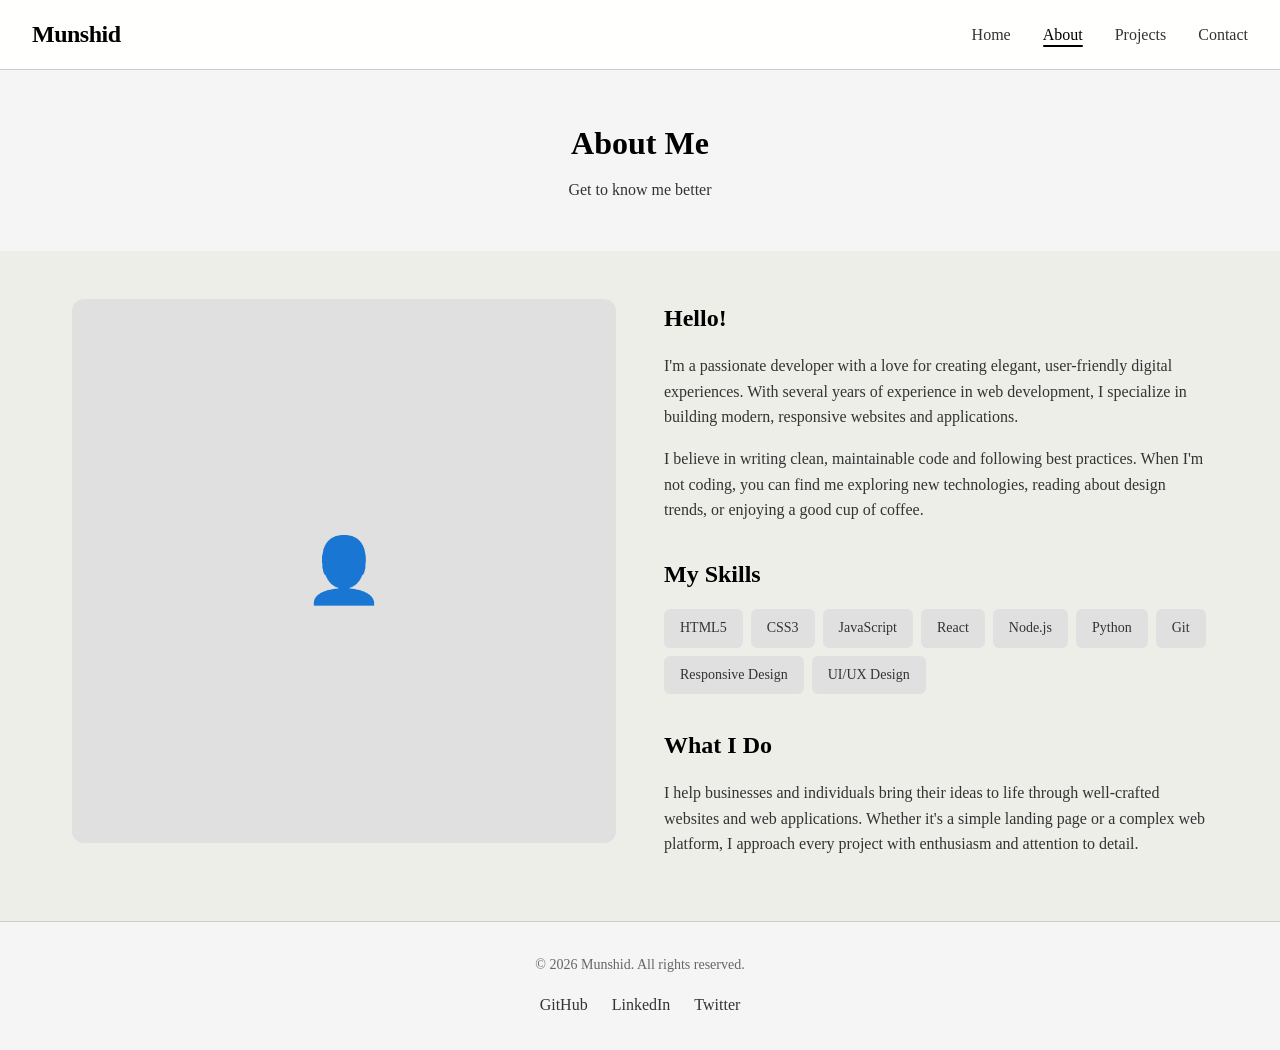
==== about.html @ 886f9b59 "Add files via upload" ====
<!DOCTYPE html>
<html lang="en">
<head>
  <meta charset="UTF-8">
  <meta name="viewport" content="width=device-width, initial-scale=1.0">
  <title>About | Personal Website</title>
  <link rel="stylesheet" href="css/style.css">
</head>
<body>
  <!-- Navigation -->
  <nav class="nav">
    <a href="index.html" class="nav-logo">Munshid</a>
    <div class="nav-toggle" onclick="this.classList.toggle('active'); document.querySelector('.nav-links').classList.toggle('active')">
      <span></span>
      <span></span>
      <span></span>
    </div>
    <ul class="nav-links">
      <li><a href="index.html">Home</a></li>
      <li><a href="about.html" class="active">About</a></li>
      <li><a href="projects.html">Projects</a></li>
      <li><a href="contact.html">Contact</a></li>
    </ul>
  </nav>

  <!-- Main Content -->
  <main class="main">
    <!-- Page Header -->
    <header class="page-header">
      <div class="container">
        <h1 class="page-title">About Me</h1>
        <p class="page-description">Get to know me better</p>
      </div>
    </header>

    <!-- About Section -->
    <section class="section">
      <div class="container">
        <div class="about-content">
          <div class="about-image">
            <span>👤</span>
          </div>
          <div class="about-text">
            <h3>Hello!</h3>
            <p>
              I'm a passionate developer with a love for creating elegant, user-friendly
              digital experiences. With several years of experience in web development,
              I specialize in building modern, responsive websites and applications.
            </p>
            <p>
              I believe in writing clean, maintainable code and following best practices.
              When I'm not coding, you can find me exploring new technologies, reading
              about design trends, or enjoying a good cup of coffee.
            </p>

            <h3>My Skills</h3>
            <ul class="skills-list">
              <li class="skill-tag">HTML5</li>
              <li class="skill-tag">CSS3</li>
              <li class="skill-tag">JavaScript</li>
              <li class="skill-tag">React</li>
              <li class="skill-tag">Node.js</li>
              <li class="skill-tag">Python</li>
              <li class="skill-tag">Git</li>
              <li class="skill-tag">Responsive Design</li>
              <li class="skill-tag">UI/UX Design</li>
            </ul>

            <h3>What I Do</h3>
            <p>
              I help businesses and individuals bring their ideas to life through
              well-crafted websites and web applications. Whether it's a simple
              landing page or a complex web platform, I approach every project with
              enthusiasm and attention to detail.
            </p>
          </div>
        </div>
      </div>
    </section>
  </main>

  <!-- Footer -->
  <footer class="footer">
    <p class="footer-text">&copy; 2026 Munshid. All rights reserved.</p>
    <div class="footer-links">
      <a href="https://github.com" target="_blank">GitHub</a>
      <a href="https://linkedin.com" target="_blank">LinkedIn</a>
      <a href="https://twitter.com" target="_blank">Twitter</a>
    </div>
  </footer>
</body>
</html>
---- css/style.css ----
/* ============================================
   Personal Website - Shared Styles
   Light Theme, Clean & Modern
   ============================================ */

/* CSS Reset & Base */
*, *::before, *::after {
  margin: 0;
  padding: 0;
  box-sizing: border-box;
}

:root {
  /* Color Palette - Black & White Theme */
  --bg-primary: #ffffff;
  --bg-secondary: #f5f5f5;
  --bg-tertiary: #e0e0e0;
  --text-primary: #000000;
  --text-secondary: #333333;
  --text-muted: #666666;
  --accent: #000000;
  --accent-secondary: #000000;
  --accent-hover: #333333;
  --border: #cccccc;

  /* Spacing */
  --spacing-xs: 0.25rem;
  --spacing-sm: 0.5rem;
  --spacing-md: 1rem;
  --spacing-lg: 1.5rem;
  --spacing-xl: 2rem;
  --spacing-2xl: 3rem;

  /* Typography */
  --font-family: 'Garamond', 'Times New Roman', Georgia, serif;
  --font-size-sm: 0.875rem;
  --font-size-base: 1rem;
  --font-size-lg: 1.125rem;
  --font-size-xl: 1.5rem;
  --font-size-2xl: 2rem;
  --font-size-3xl: 2.5rem;

  /* Layout */
  --max-width: 1200px;
  --nav-height: 70px;

  /* Transitions */
  --transition-fast: 150ms ease;
  --transition-normal: 300ms ease;
}

html {
  scroll-behavior: smooth;
}

body {
  font-family: var(--font-family);
  font-size: var(--font-size-base);
  line-height: 1.6;
  color: var(--text-primary);
  background-color: #eeeee9;
  min-height: 100vh;
  display: flex;
  flex-direction: column;
}

/* ============================================
   Navigation
   ============================================ */
.nav {
  position: fixed;
  top: 0;
  left: 0;
  right: 0;
  height: var(--nav-height);
  background: rgba(255, 255, 255, 0.95);
  backdrop-filter: blur(10px);
  border-bottom: 1px solid var(--border);
  z-index: 1000;
  display: flex;
  align-items: center;
  justify-content: space-between;
  padding: 0 var(--spacing-xl);
}

.nav-logo {
  font-size: var(--font-size-xl);
  font-weight: 700;
  color: var(--text-primary);
  text-decoration: none;
  letter-spacing: -0.5px;
}

.nav-links {
  display: flex;
  gap: var(--spacing-xl);
  list-style: none;
}

.nav-links a {
  color: var(--text-secondary);
  text-decoration: none;
  font-weight: 500;
  transition: color var(--transition-fast);
  position: relative;
}

.nav-links a:hover,
.nav-links a.active {
  color: var(--accent);
}

.nav-links a.active::after {
  content: '';
  position: absolute;
  bottom: -4px;
  left: 0;
  right: 0;
  height: 2px;
  background: var(--accent);
  border-radius: 2px;
}

.nav-links .btn {
  background: white;
  color: black;
  border: 2px solid black;
}

.nav-links .btn:hover {
  background: black;
  color: white;
}

.nav-toggle {
  display: none;
  flex-direction: column;
  gap: 5px;
  cursor: pointer;
  padding: var(--spacing-sm);
}

.nav-toggle span {
  width: 25px;
  height: 3px;
  background: var(--text-primary);
  border-radius: 2px;
  transition: var(--transition-fast);
}

/* Mobile Navigation */
@media (max-width: 768px) {
  .nav-toggle {
    display: flex;
  }

  .nav-links {
    position: absolute;
    top: var(--nav-height);
    left: 0;
    right: 0;
    background: var(--bg-primary);
    flex-direction: column;
    padding: var(--spacing-lg);
    gap: var(--spacing-lg);
    border-bottom: 1px solid var(--border);
    display: none;
  }

  .nav-links.active {
    display: flex;
  }
}

/* ============================================
   Layout
   ============================================ */
.main {
  flex: 1;
  margin-top: var(--nav-height);
}

.container {
  max-width: var(--max-width);
  margin: 0 auto;
  padding: 0 var(--spacing-xl);
}

.section {
  padding: var(--spacing-2xl) 0;
}

.section-title {
  font-size: var(--font-size-2xl);
  font-weight: 700;
  margin-bottom: var(--spacing-xl);
  color: var(--text-primary);
}

/* ============================================
   Hero Section (Homepage)
   ============================================ */
.hero {
  min-height: calc(100vh - var(--nav-height));
  display: flex;
  align-items: center;
  justify-content: center;
  text-align: center;
  background: transparent;
  padding: 0;
}

.hero-content {
  max-width: 800px;
}

.hero-subtitle {
  font-size: 1.5rem;
  color: #000000;
  font-weight: 600;
  margin-bottom: var(--spacing-md);
  text-transform: uppercase;
  letter-spacing: 2px;
}

.hero-title {
  font-size: clamp(3rem, 8vw, 5rem);
  font-weight: 800;
  line-height: 1.1;
  margin-bottom: var(--spacing-lg);
  color: #000000;
  background: linear-gradient(90deg, #000000 0%, #333333 50%, #000000 100%);
  background-size: 200% auto;
  -webkit-background-clip: text;
  background-clip: text;
  -webkit-text-fill-color: transparent;
  animation: shine 3s linear infinite;
}

@keyframes shine {
  to {
    background-position: 200% center;
  }
}

.hero-description {
  font-size: 1.5rem;
  color: #333333;
  margin-bottom: var(--spacing-xl);
  max-width: 600px;
  margin-left: auto;
  margin-right: auto;
}

.hero-buttons {
  display: flex;
  gap: var(--spacing-md);
  justify-content: center;
  flex-wrap: wrap;
}

/* ============================================
   Buttons
   ============================================ */
.btn {
  display: inline-flex;
  align-items: center;
  justify-content: center;
  gap: var(--spacing-sm);
  padding: var(--spacing-md) var(--spacing-xl);
  font-size: var(--font-size-base);
  font-weight: 600;
  text-decoration: none;
  border-radius: 8px;
  transition: all var(--transition-fast);
  cursor: pointer;
  border: none;
}

.btn-primary {
  background: var(--accent);
  color: white;
}

.btn-primary:hover {
  background: var(--accent-hover);
  transform: translateY(-2px);
  box-shadow: 0 4px 12px rgba(0, 0, 0, 0.2);
}

.btn-secondary {
  background: transparent;
  color: var(--text-primary);
  border: 2px solid var(--border);
}

.btn-secondary:hover {
  border-color: var(--accent);
  color: var(--accent);
  background: var(--accent);
  color: white;
}

/* ============================================
   Cards
   ============================================ */
.card {
  background: var(--bg-primary);
  border: 1px solid var(--border);
  border-radius: 12px;
  padding: var(--spacing-xl);
  transition: all var(--transition-normal);
}

.card:hover {
  transform: translateY(-4px);
  box-shadow: 0 8px 24px rgba(0, 0, 0, 0.08);
}

.card-title {
  font-size: var(--font-size-xl);
  font-weight: 600;
  margin-bottom: var(--spacing-sm);
  color: var(--text-primary);
}

.card-description {
  color: var(--text-secondary);
  margin-bottom: var(--spacing-md);
}

.card-link {
  color: var(--accent);
  text-decoration: none;
  font-weight: 500;
}

.card-link:hover {
  text-decoration: underline;
}

/* ============================================
   Grid Layouts
   ============================================ */
.grid {
  display: grid;
  gap: var(--spacing-xl);
}

.grid-2 {
  grid-template-columns: repeat(auto-fit, minmax(300px, 1fr));
}

.grid-3 {
  grid-template-columns: repeat(auto-fit, minmax(280px, 1fr));
}

/* ============================================
   Footer
   ============================================ */
.footer {
  background: var(--bg-secondary);
  padding: var(--spacing-xl) 0;
  text-align: center;
  border-top: 1px solid var(--border);
}

.footer-text {
  color: var(--text-muted);
  font-size: var(--font-size-sm);
}

.footer-links {
  display: flex;
  gap: var(--spacing-lg);
  justify-content: center;
  margin-top: var(--spacing-md);
}

.footer-links a {
  color: var(--text-secondary);
  text-decoration: none;
  transition: color var(--transition-fast);
}

.footer-links a:hover {
  color: var(--accent);
}

/* ============================================
   Page Header
   ============================================ */
.page-header {
  background: var(--bg-secondary);
  padding: var(--spacing-2xl) 0;
  text-align: center;
}

.page-title {
  font-size: var(--font-size-2xl);
  font-weight: 700;
  margin-bottom: var(--spacing-sm);
}

.page-description {
  color: var(--text-secondary);
  max-width: 600px;
  margin: 0 auto;
}

/* ============================================
   About Page
   ============================================ */
.about-content {
  display: grid;
  grid-template-columns: 1fr 1fr;
  gap: var(--spacing-2xl);
  align-items: start;
}

.about-image {
  width: 100%;
  aspect-ratio: 1;
  background: var(--bg-tertiary);
  border-radius: 12px;
  display: flex;
  align-items: center;
  justify-content: center;
  font-size: 4rem;
  color: var(--text-muted);
}

.about-text h3 {
  font-size: var(--font-size-xl);
  margin-bottom: var(--spacing-md);
  margin-top: var(--spacing-xl);
}

.about-text h3:first-child {
  margin-top: 0;
}

.about-text p {
  color: var(--text-secondary);
  margin-bottom: var(--spacing-md);
}

.skills-list {
  display: flex;
  flex-wrap: wrap;
  gap: var(--spacing-sm);
  list-style: none;
}

.skill-tag {
  background: var(--bg-tertiary);
  padding: var(--spacing-sm) var(--spacing-md);
  border-radius: 6px;
  font-size: var(--font-size-sm);
  font-weight: 500;
  color: var(--text-secondary);
}

@media (max-width: 768px) {
  .about-content {
    grid-template-columns: 1fr;
  }

  .about-image {
    max-width: 300px;
    margin: 0 auto;
  }
}

/* ============================================
   Projects Page
   ============================================ */
.project-card {
  display: flex;
  flex-direction: column;
}

.project-image {
  width: calc(100% + var(--spacing-xl) * 2);
  margin: calc(var(--spacing-xl) * -1);
  margin-bottom: var(--spacing-lg);
  height: 200px;
  background: var(--bg-tertiary);
  border-radius: 12px 12px 0 0;
  display: flex;
  align-items: center;
  justify-content: center;
  font-size: 3rem;
  color: var(--text-muted);
  margin-left: calc(var(--spacing-xl) * -1);
}

.project-tags {
  display: flex;
  flex-wrap: wrap;
  gap: var(--spacing-sm);
  margin-top: auto;
  padding-top: var(--spacing-md);
}

.project-tag {
  background: var(--bg-secondary);
  padding: var(--spacing-xs) var(--spacing-sm);
  border-radius: 4px;
  font-size: var(--font-size-sm);
  color: var(--text-muted);
}

/* ============================================
   Contact Page
   ============================================ */
.contact-content {
  display: grid;
  grid-template-columns: 1fr 1fr;
  gap: var(--spacing-2xl);
}

.contact-info {
  display: flex;
  flex-direction: column;
  gap: var(--spacing-lg);
}

.contact-item {
  display: flex;
  align-items: center;
  gap: var(--spacing-md);
}

.contact-icon {
  width: 48px;
  height: 48px;
  background: var(--bg-tertiary);
  border-radius: 12px;
  display: flex;
  align-items: center;
  justify-content: center;
  font-size: 1.25rem;
}

.contact-label {
  font-weight: 600;
  color: var(--text-primary);
}

.contact-value {
  color: var(--text-secondary);
  text-decoration: none;
}

.contact-value:hover {
  color: var(--accent);
}

.contact-form {
  display: flex;
  flex-direction: column;
  gap: var(--spacing-md);
}

.form-group {
  display: flex;
  flex-direction: column;
  gap: var(--spacing-sm);
}

.form-group label {
  font-weight: 500;
  color: var(--text-primary);
}

.form-group input,
.form-group textarea {
  padding: var(--spacing-md);
  border: 1px solid var(--border);
  border-radius: 8px;
  font-size: var(--font-size-base);
  font-family: inherit;
  background: var(--bg-primary);
  color: var(--text-primary);
  transition: border-color var(--transition-fast);
}

.form-group input:focus,
.form-group textarea:focus {
  outline: none;
  border-color: var(--accent);
}

.form-group textarea {
  min-height: 150px;
  resize: vertical;
}

@media (max-width: 768px) {
  .contact-content {
    grid-template-columns: 1fr;
  }
}

/* Typing Animation */
.typing-container {
  min-height: 2.5rem;
  margin-bottom: var(--spacing-lg);
}

.typing-text {
  font-size: 1.75rem;
  font-weight: 600;
  color: #333333;
  border-right: 3px solid #000000;
  padding-right: 5px;
  animation: blink 0.7s step-end infinite;
}

@keyframes blink {
  50% {
    border-color: transparent;
  }
}
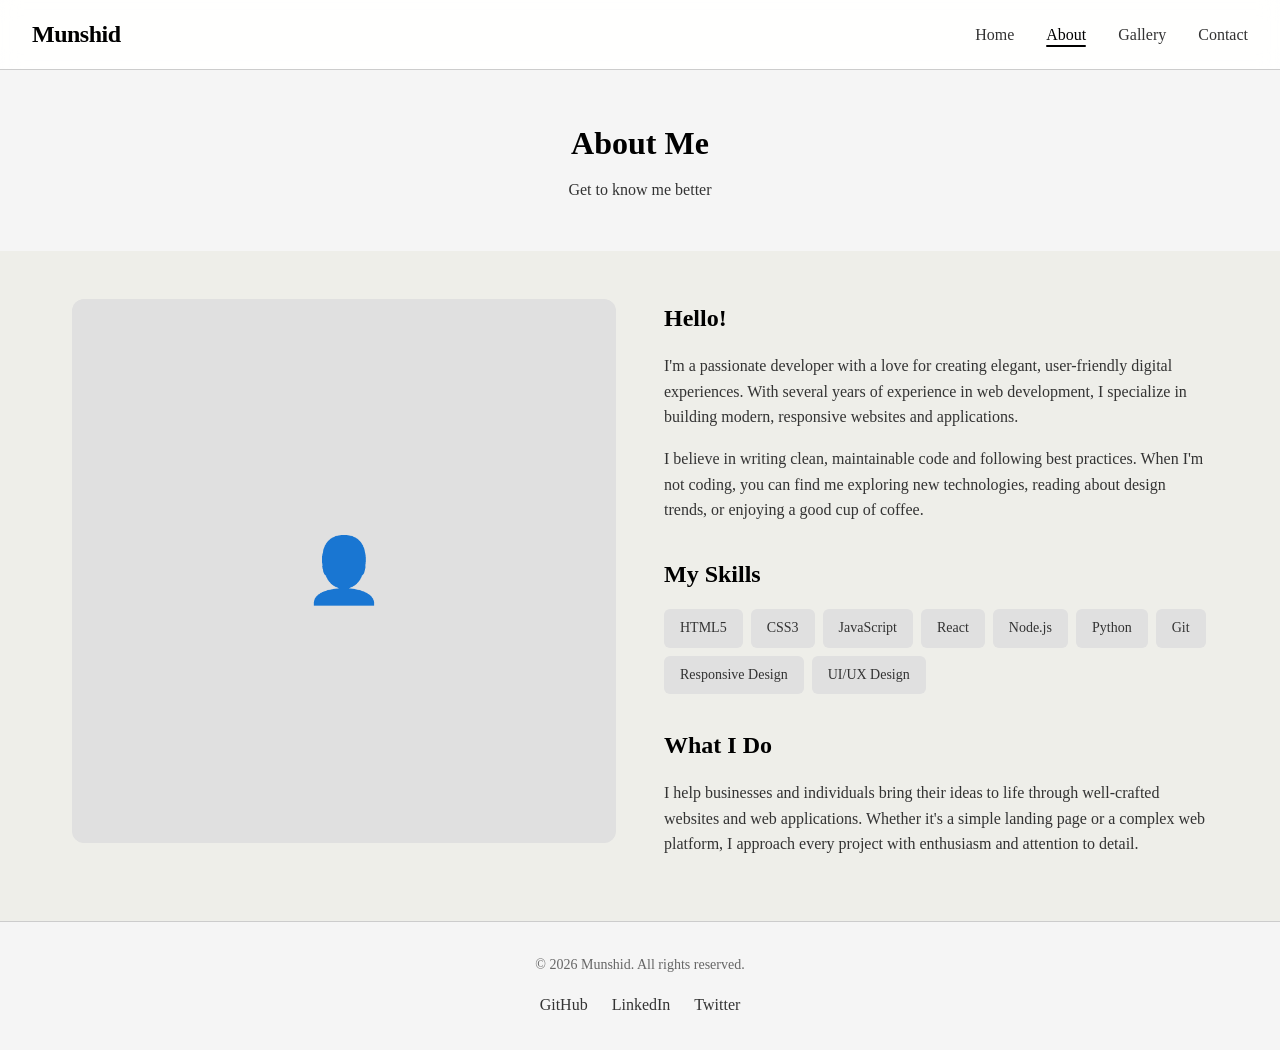
==== commit 1045b754: "Add files via upload" ====
--- a/about.html
+++ b/about.html
@@ -18,7 +18,7 @@
     <ul class="nav-links">
       <li><a href="index.html">Home</a></li>
       <li><a href="about.html" class="active">About</a></li>
-      <li><a href="projects.html">Projects</a></li>
+      <li><a href="gallery.html">Gallery</a></li>
       <li><a href="contact.html">Contact</a></li>
     </ul>
   </nav>
--- a/css/style.css
+++ b/css/style.css
@@ -169,6 +169,110 @@
 
   .nav-links.active {
     display: flex;
+  }
+
+  /* Hero - Mobile */
+  .hero {
+    padding: var(--spacing-lg);
+    min-height: auto;
+    padding-top: calc(var(--nav-height) + var(--spacing-xl));
+    padding-bottom: var(--spacing-xl);
+  }
+
+  .hero-content {
+    text-align: center !important;
+  }
+
+  .hero-title {
+    font-size: clamp(2rem, 10vw, 3rem) !important;
+  }
+
+  .hero-subtitle {
+    font-size: 1.1rem !important;
+  }
+
+  .typing-text {
+    font-size: 1.25rem !important;
+  }
+
+  .hero-description {
+    font-size: 1.1rem !important;
+  }
+
+  .hero-buttons {
+    flex-direction: column;
+    width: 100%;
+  }
+
+  .hero-buttons .btn {
+    width: 100%;
+  }
+
+  .hero img {
+    max-width: 200px !important;
+  }
+
+  /* Page Header - Mobile */
+  .page-header {
+    padding: var(--spacing-xl) 0;
+  }
+
+  .page-title {
+    font-size: 1.5rem;
+  }
+
+  /* Sections - Mobile */
+  .section {
+    padding: var(--spacing-xl) 0;
+  }
+
+  /* Cards */
+  .card {
+    padding: var(--spacing-lg);
+  }
+
+  /* Forms */
+  .form-group input,
+  .form-group textarea {
+    font-size: 16px;
+  }
+
+  /* Footer */
+  .footer-links {
+    flex-wrap: wrap;
+    gap: var(--spacing-md);
+  }
+
+  /* Projects grid */
+  .project-image {
+    height: 150px;
+    font-size: 2rem;
+  }
+
+  /* Contact */
+  .contact-item {
+    flex-wrap: wrap;
+  }
+
+  /* Login box */
+  .login-box {
+    padding: var(--spacing-lg);
+    margin: var(--spacing-md);
+  }
+
+  .login-box h2 {
+    font-size: 1.5rem;
+  }
+}
+
+/* Tablet */
+@media (max-width: 1024px) and (min-width: 769px) {
+  .hero {
+    padding: var(--spacing-lg);
+  }
+
+  .hero img {
+    max-width: 250px !important;
   }
 }
 
@@ -622,4 +726,103 @@
   50% {
     border-color: transparent;
   }
+}
+
+/* Coming Soon Badge */
+.coming-soon-badge {
+  background: #dc143c;
+  color: white;
+  padding: 0.75rem 1.25rem;
+  border-radius: 12px;
+  display: flex;
+  flex-direction: column;
+  align-items: center;
+  gap: 0.25rem;
+  box-shadow: 0 4px 16px rgba(220, 20, 60, 0.4);
+  animation: pulse 2s ease-in-out infinite;
+  border: 2px solid #b0102e;
+}
+
+.badge-icon {
+  font-size: 1.5rem;
+}
+
+.badge-text {
+  font-size: 1rem;
+  font-weight: 700;
+  text-transform: uppercase;
+  letter-spacing: 1px;
+}
+
+.badge-subtext {
+  font-size: 0.875rem;
+  font-weight: 500;
+  opacity: 0.95;
+}
+
+@keyframes pulse {
+  0%, 100% {
+    box-shadow: 0 4px 16px rgba(220, 20, 60, 0.4);
+    transform: scale(1);
+  }
+  50% {
+    box-shadow: 0 6px 24px rgba(220, 20, 60, 0.6);
+    transform: scale(1.03);
+  }
+}
+
+/* Top minimal badge with smile emoji */
+.top-badge {
+  background: #dc143c;
+  color: white;
+  padding: 0.5rem 1rem;
+  border-radius: 20px;
+  display: inline-flex;
+  align-items: center;
+  gap: 0.5rem;
+  font-size: 0.875rem;
+  font-weight: 600;
+  box-shadow: 0 2px 8px rgba(220, 20, 60, 0.3);
+  border: 1px solid #b0102e;
+}
+
+.top-badge .smile {
+  font-size: 1rem;
+}
+
+.top-badge-text {
+  letter-spacing: 0.5px;
+}
+
+/* Maintenance Box */
+.maintenance-box {
+  background: #fff5f5;
+  border: 2px solid #dc143c;
+  border-left: 6px solid #dc143c;
+  padding: 1.25rem 1.5rem;
+  border-radius: 8px;
+  margin: 1.5rem 0;
+  max-width: 550px;
+}
+
+.maintenance-title {
+  color: #dc143c;
+  font-size: 1.5rem;
+  font-weight: 700;
+  margin-bottom: 0.75rem;
+}
+
+.maintenance-text {
+  color: #333333;
+  font-size: 1rem;
+  line-height: 1.6;
+  margin-bottom: 0.75rem;
+}
+
+.maintenance-text:last-child {
+  margin-bottom: 0;
+}
+
+.maintenance-text strong {
+  color: #dc143c;
 }
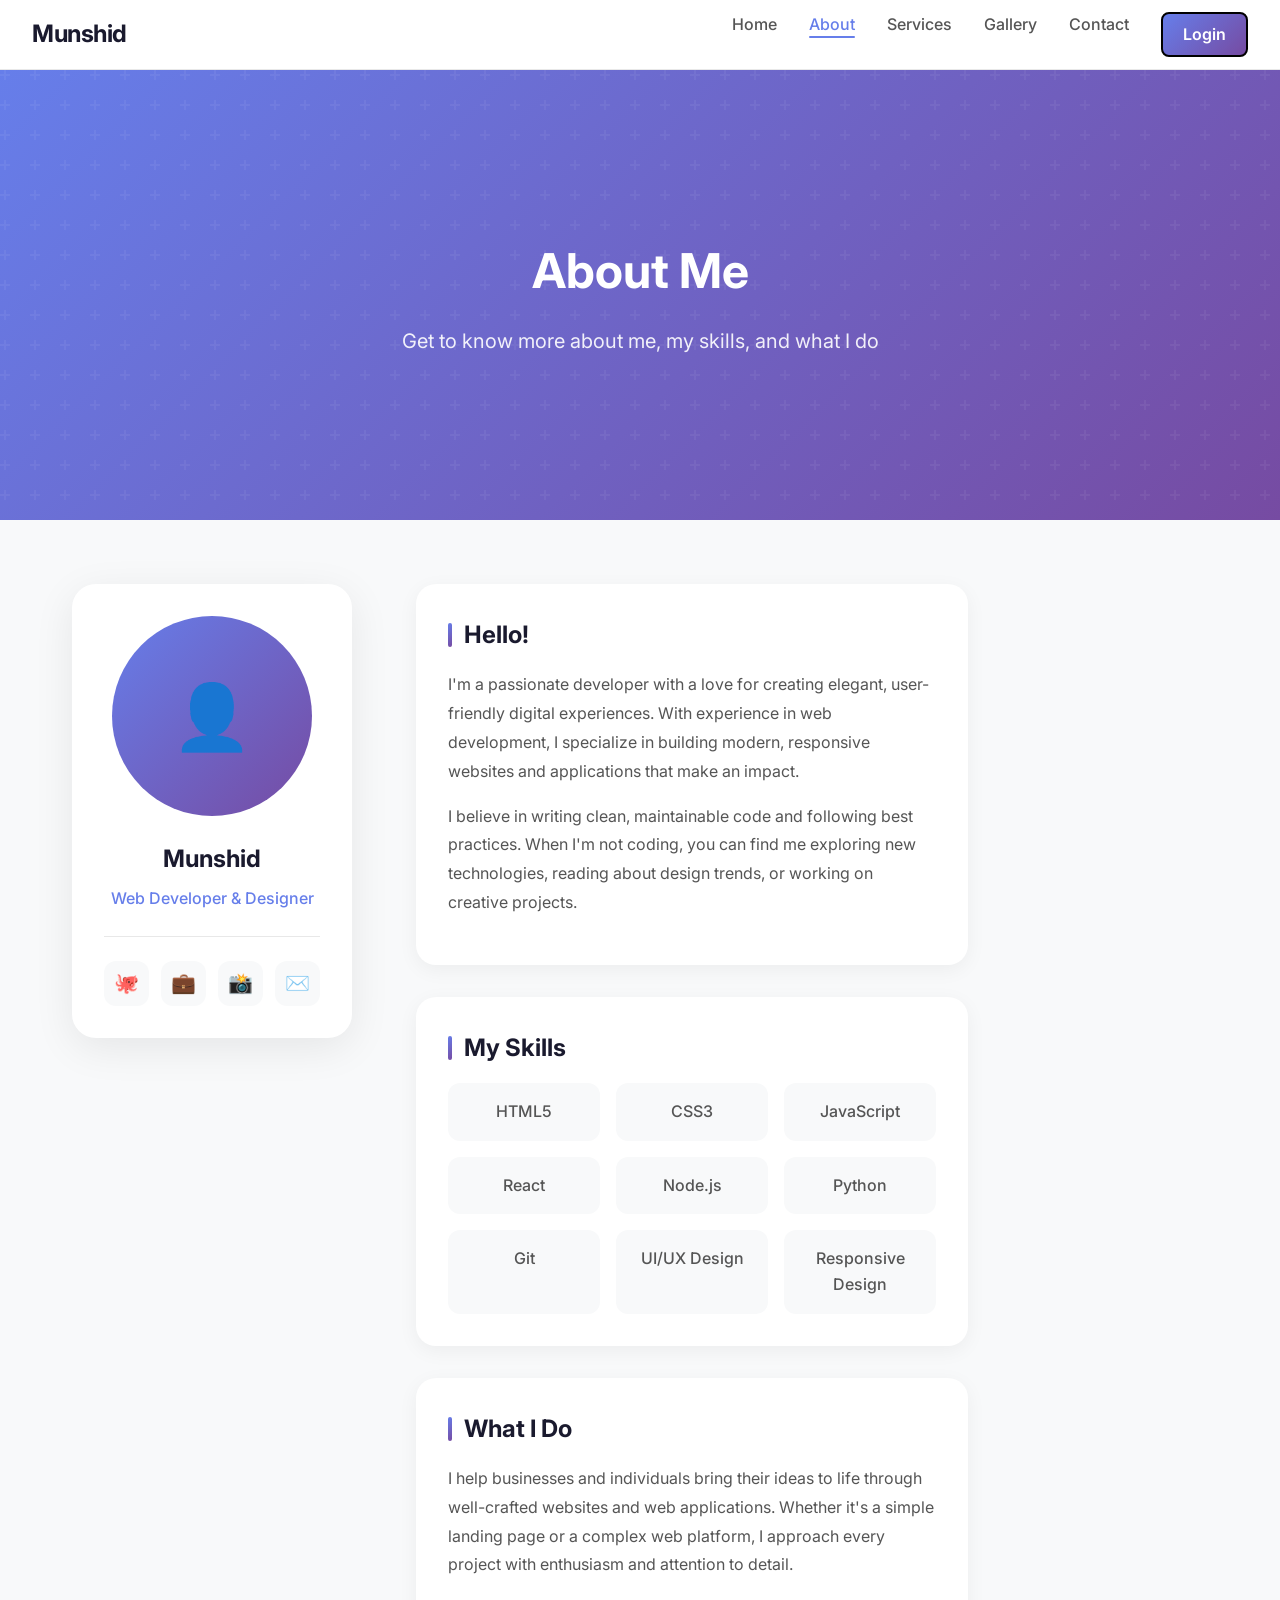
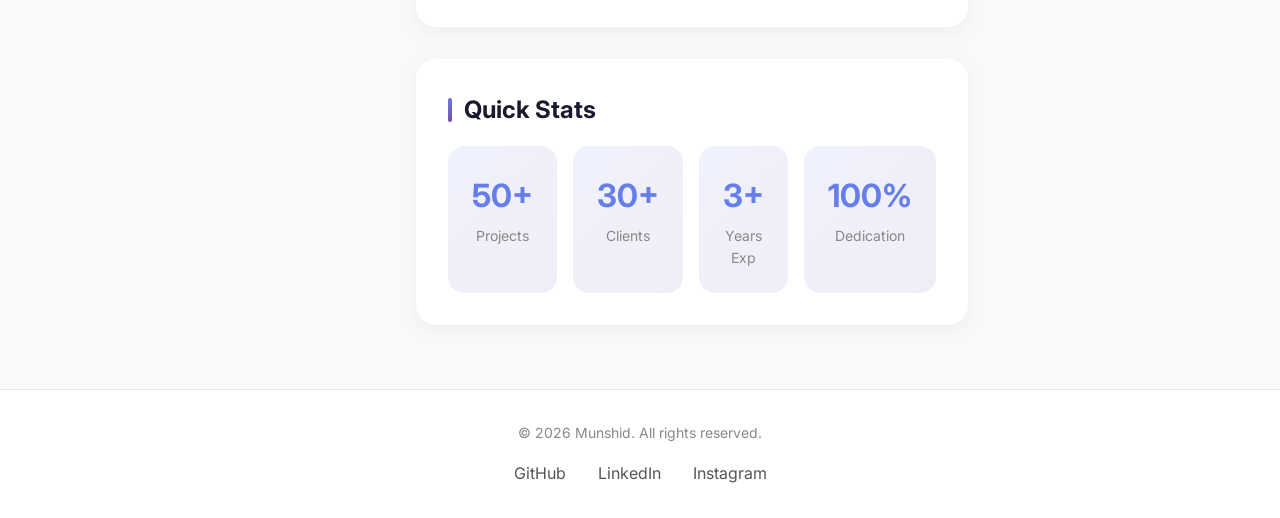
==== commit c3ee1efb: "Add files via upload" ====
--- a/about.html
+++ b/about.html
@@ -3,8 +3,502 @@
 <head>
   <meta charset="UTF-8">
   <meta name="viewport" content="width=device-width, initial-scale=1.0">
-  <title>About | Personal Website</title>
+  <title>About | Munshid</title>
   <link rel="stylesheet" href="css/style.css">
+  <link href="https://fonts.googleapis.com/css2?family=Inter:wght@300;400;500;600;700;800&display=swap" rel="stylesheet">
+  <style>
+    * {
+      margin: 0;
+      padding: 0;
+      box-sizing: border-box;
+    }
+
+    body {
+      font-family: 'Inter', sans-serif;
+      background: #f8f9fa;
+      overflow-x: hidden;
+    }
+
+    /* Navigation */
+    .nav {
+      position: fixed;
+      top: 0;
+      left: 0;
+      right: 0;
+      height: 70px;
+      background: rgba(255, 255, 255, 0.98);
+      backdrop-filter: blur(10px);
+      border-bottom: 1px solid #e8e8e8;
+      z-index: 1000;
+      display: flex;
+      align-items: center;
+      justify-content: space-between;
+      padding: 0 2rem;
+      transition: all 0.3s ease;
+    }
+
+    .nav-logo {
+      font-size: 1.5rem;
+      font-weight: 700;
+      color: #1a1a2e;
+      text-decoration: none;
+    }
+
+    .nav-toggle {
+      display: none;
+      flex-direction: column;
+      gap: 5px;
+      cursor: pointer;
+      padding: 10px;
+      z-index: 1001;
+    }
+
+    .nav-toggle span {
+      width: 25px;
+      height: 3px;
+      background: #1a1a2e;
+      border-radius: 2px;
+      transition: all 0.3s ease;
+    }
+
+    .nav-links {
+      display: flex;
+      gap: 2rem;
+      list-style: none;
+    }
+
+    .nav-links a {
+      color: #555;
+      text-decoration: none;
+      font-weight: 500;
+      transition: color 0.3s ease;
+      position: relative;
+    }
+
+    .nav-links a:hover,
+    .nav-links a.active {
+      color: #667eea;
+    }
+
+    .nav-links a.active::after {
+      content: '';
+      position: absolute;
+      bottom: -4px;
+      left: 0;
+      right: 0;
+      height: 2px;
+      background: #667eea;
+      border-radius: 2px;
+    }
+
+    .nav-links .btn {
+      background: linear-gradient(135deg, #667eea 0%, #764ba2 100%);
+      color: white;
+      padding: 0.5rem 1.25rem;
+      border-radius: 8px;
+      text-decoration: none;
+      font-weight: 600;
+    }
+
+    /* Mobile Nav */
+    @media (max-width: 768px) {
+      .nav-toggle {
+        display: flex;
+      }
+
+      .nav-toggle.active span:nth-child(1) {
+        transform: rotate(45deg) translate(5px, 5px);
+      }
+
+      .nav-toggle.active span:nth-child(2) {
+        opacity: 0;
+      }
+
+      .nav-toggle.active span:nth-child(3) {
+        transform: rotate(-45deg) translate(7px, -6px);
+      }
+
+      .nav-links {
+        position: fixed;
+        top: 0;
+        left: 0;
+        right: 0;
+        bottom: 0;
+        background: rgba(255, 255, 255, 0.98);
+        flex-direction: column;
+        justify-content: center;
+        align-items: center;
+        gap: 2rem;
+        opacity: 0;
+        visibility: hidden;
+        transition: all 0.3s ease;
+        z-index: 1000;
+      }
+
+      .nav-links.active {
+        opacity: 1;
+        visibility: visible;
+      }
+
+      .nav-links a {
+        font-size: 1.5rem;
+      }
+    }
+
+    /* Hero Section */
+    .about-hero {
+      min-height: 50vh;
+      display: flex;
+      align-items: center;
+      justify-content: center;
+      text-align: center;
+      padding: 2rem;
+      background: linear-gradient(135deg, #667eea 0%, #764ba2 100%);
+      position: relative;
+      overflow: hidden;
+      margin-top: 70px;
+    }
+
+    .about-hero::before {
+      content: '';
+      position: absolute;
+      width: 100%;
+      height: 100%;
+      background: url("data:image/svg+xml,%3Csvg width='60' height='60' viewBox='0 0 60 60' xmlns='http://www.w3.org/2000/svg'%3E%3Cg fill='none' fill-rule='evenodd'%3E%3Cg fill='%23ffffff' fill-opacity='0.05'%3E%3Cpath d='M36 34v-4h-2v4h-4v2h4v4h2v-4h4v-2h-4zm0-30V0h-2v4h-4v2h4v4h2V6h4V4h-4zM6 34v-4H4v4H0v2h4v4h2v-4h4v-2H6zM6 4V0H4v4H0v2h4v4h2V6h4V4H6z'/%3E%3C/g%3E%3C/g%3E%3C/svg%3E");
+    }
+
+    .about-hero-content {
+      position: relative;
+      z-index: 1;
+      animation: fadeInUp 0.8s ease-out;
+    }
+
+    .about-hero h1 {
+      font-size: clamp(2rem, 5vw, 3rem);
+      font-weight: 700;
+      color: white;
+      margin-bottom: 1rem;
+    }
+
+    .about-hero p {
+      font-size: 1.25rem;
+      color: rgba(255,255,255,0.9);
+      max-width: 500px;
+      margin: 0 auto;
+    }
+
+    @keyframes fadeInUp {
+      from {
+        opacity: 0;
+        transform: translateY(30px);
+      }
+      to {
+        opacity: 1;
+        transform: translateY(0);
+      }
+    }
+
+    /* About Content */
+    .about-content {
+      max-width: 1200px;
+      margin: 0 auto;
+      padding: 4rem 2rem;
+    }
+
+    .about-grid {
+      display: grid;
+      grid-template-columns: 1fr 1.5fr;
+      gap: 4rem;
+      align-items: start;
+    }
+
+    /* Profile Card */
+    .profile-card {
+      background: white;
+      border-radius: 24px;
+      padding: 2rem;
+      text-align: center;
+      box-shadow: 0 10px 40px rgba(0,0,0,0.08);
+      position: sticky;
+      top: 100px;
+    }
+
+    .profile-image {
+      width: 200px;
+      height: 200px;
+      background: linear-gradient(135deg, #667eea 0%, #764ba2 100%);
+      border-radius: 50%;
+      margin: 0 auto 1.5rem;
+      display: flex;
+      align-items: center;
+      justify-content: center;
+      font-size: 4rem;
+    }
+
+    .profile-name {
+      font-size: 1.5rem;
+      font-weight: 700;
+      color: #1a1a2e;
+      margin-bottom: 0.5rem;
+    }
+
+    .profile-role {
+      color: #667eea;
+      font-weight: 500;
+      margin-bottom: 1.5rem;
+    }
+
+    .profile-social {
+      display: flex;
+      gap: 0.75rem;
+      justify-content: center;
+      padding-top: 1.5rem;
+      border-top: 1px solid #e8e8e8;
+    }
+
+    .profile-social a {
+      width: 45px;
+      height: 45px;
+      background: #f8f9fa;
+      border-radius: 12px;
+      display: flex;
+      align-items: center;
+      justify-content: center;
+      text-decoration: none;
+      font-size: 1.25rem;
+      transition: all 0.3s ease;
+    }
+
+    .profile-social a:hover {
+      background: linear-gradient(135deg, #667eea 0%, #764ba2 100%);
+      transform: translateY(-3px);
+    }
+
+    /* About Text */
+    .about-text {
+      display: flex;
+      flex-direction: column;
+      gap: 2rem;
+    }
+
+    .about-section {
+      background: white;
+      border-radius: 20px;
+      padding: 2rem;
+      box-shadow: 0 5px 20px rgba(0,0,0,0.05);
+    }
+
+    .about-section h2 {
+      font-size: 1.5rem;
+      font-weight: 700;
+      color: #1a1a2e;
+      margin-bottom: 1rem;
+      display: flex;
+      align-items: center;
+      gap: 0.75rem;
+    }
+
+    .about-section h2::before {
+      content: '';
+      width: 4px;
+      height: 24px;
+      background: linear-gradient(135deg, #667eea 0%, #764ba2 100%);
+      border-radius: 2px;
+    }
+
+    .about-section p {
+      color: #555;
+      line-height: 1.8;
+    }
+
+    /* Skills */
+    .skills-grid {
+      display: grid;
+      grid-template-columns: repeat(3, 1fr);
+      gap: 1rem;
+    }
+
+    .skill-item {
+      background: #f8f9fa;
+      padding: 1rem;
+      border-radius: 12px;
+      text-align: center;
+      font-weight: 500;
+      color: #555;
+      transition: all 0.3s ease;
+    }
+
+    .skill-item:hover {
+      background: linear-gradient(135deg, #667eea 0%, #764ba2 100%);
+      color: white;
+      transform: translateY(-3px);
+    }
+
+    /* Stats */
+    .stats-grid {
+      display: grid;
+      grid-template-columns: repeat(4, 1fr);
+      gap: 1rem;
+    }
+
+    .stat-item {
+      text-align: center;
+      padding: 1.5rem;
+      background: linear-gradient(135deg, rgba(102, 126, 234, 0.1) 0%, rgba(118, 75, 162, 0.1) 100%);
+      border-radius: 16px;
+    }
+
+    .stat-number {
+      font-size: 2rem;
+      font-weight: 700;
+      color: #667eea;
+    }
+
+    .stat-label {
+      font-size: 0.875rem;
+      color: #888;
+      margin-top: 0.25rem;
+    }
+
+    /* Footer */
+    .footer {
+      background: white;
+      padding: 2rem;
+      text-align: center;
+      border-top: 1px solid #e8e8e8;
+    }
+
+    .footer-text {
+      color: #888;
+      font-size: 0.875rem;
+    }
+
+    .footer-links {
+      display: flex;
+      gap: 2rem;
+      justify-content: center;
+      margin-top: 1rem;
+    }
+
+    .footer-links a {
+      color: #555;
+      text-decoration: none;
+      transition: color 0.3s ease;
+    }
+
+    .footer-links a:hover {
+      color: #667eea;
+    }
+
+    /* Mobile Styles */
+    @media (max-width: 968px) {
+      .about-grid {
+        grid-template-columns: 1fr;
+        gap: 2rem;
+      }
+
+      .profile-card {
+        position: static;
+        max-width: 400px;
+        margin: 0 auto;
+      }
+
+      .stats-grid {
+        grid-template-columns: repeat(2, 1fr);
+      }
+    }
+
+    @media (max-width: 768px) {
+      .about-hero {
+        min-height: 40vh;
+        margin-top: 70px;
+        padding: 1.5rem;
+      }
+
+      .about-hero h1 {
+        font-size: 1.75rem;
+      }
+
+      .about-hero p {
+        font-size: 1rem;
+      }
+
+      .about-content {
+        padding: 2rem 1rem;
+      }
+
+      .profile-card {
+        padding: 1.5rem;
+      }
+
+      .profile-image {
+        width: 150px;
+        height: 150px;
+        font-size: 3rem;
+      }
+
+      .profile-name {
+        font-size: 1.25rem;
+      }
+
+      .about-section {
+        padding: 1.5rem;
+      }
+
+      .about-section h2 {
+        font-size: 1.25rem;
+      }
+
+      .skills-grid {
+        grid-template-columns: repeat(2, 1fr);
+        gap: 0.75rem;
+      }
+
+      .skill-item {
+        padding: 0.75rem;
+        font-size: 0.9rem;
+      }
+
+      .stats-grid {
+        grid-template-columns: repeat(2, 1fr);
+        gap: 0.75rem;
+      }
+
+      .stat-item {
+        padding: 1rem;
+      }
+
+      .stat-number {
+        font-size: 1.5rem;
+      }
+
+      .stat-label {
+        font-size: 0.75rem;
+      }
+
+      .footer {
+        padding: 1.5rem 1rem;
+      }
+
+      .footer-links {
+        gap: 1rem;
+      }
+    }
+
+    @media (max-width: 400px) {
+      .nav {
+        padding: 0 1rem;
+      }
+
+      .skills-grid {
+        grid-template-columns: 1fr 1fr;
+      }
+
+      .stats-grid {
+        grid-template-columns: 1fr 1fr;
+      }
+    }
+  </style>
 </head>
 <body>
   <!-- Navigation -->
@@ -18,65 +512,99 @@
     <ul class="nav-links">
       <li><a href="index.html">Home</a></li>
       <li><a href="about.html" class="active">About</a></li>
+      <li><a href="services.html">Services</a></li>
       <li><a href="gallery.html">Gallery</a></li>
       <li><a href="contact.html">Contact</a></li>
+      <li><a href="login.html" class="btn">Login</a></li>
     </ul>
   </nav>
 
-  <!-- Main Content -->
-  <main class="main">
-    <!-- Page Header -->
-    <header class="page-header">
-      <div class="container">
-        <h1 class="page-title">About Me</h1>
-        <p class="page-description">Get to know me better</p>
+  <!-- Hero Section -->
+  <section class="about-hero">
+    <div class="about-hero-content">
+      <h1>About Me</h1>
+      <p>Get to know more about me, my skills, and what I do</p>
+    </div>
+  </section>
+
+  <!-- About Content -->
+  <main class="about-content">
+    <div class="about-grid">
+      <!-- Profile Card -->
+      <div class="profile-card">
+        <div class="profile-image">👤</div>
+        <h3 class="profile-name">Munshid</h3>
+        <p class="profile-role">Web Developer & Designer</p>
+        <div class="profile-social">
+          <a href="https://github.com" target="_blank">🐙</a>
+          <a href="https://linkedin.com" target="_blank">💼</a>
+          <a href="https://instagram.com/munshid_k_" target="_blank">📸</a>
+          <a href="mailto:munshid.212@gmail.com">✉️</a>
+        </div>
       </div>
-    </header>
-
-    <!-- About Section -->
-    <section class="section">
-      <div class="container">
-        <div class="about-content">
-          <div class="about-image">
-            <span>👤</span>
+
+      <!-- About Text -->
+      <div class="about-text">
+        <div class="about-section">
+          <h2>Hello!</h2>
+          <p>
+            I'm a passionate developer with a love for creating elegant, user-friendly digital experiences. 
+            With experience in web development, I specialize in building modern, responsive websites 
+            and applications that make an impact.
+          </p>
+          <p style="margin-top: 1rem;">
+            I believe in writing clean, maintainable code and following best practices. When I'm not coding, 
+            you can find me exploring new technologies, reading about design trends, or working on creative projects.
+          </p>
+        </div>
+
+        <div class="about-section">
+          <h2>My Skills</h2>
+          <div class="skills-grid">
+            <div class="skill-item">HTML5</div>
+            <div class="skill-item">CSS3</div>
+            <div class="skill-item">JavaScript</div>
+            <div class="skill-item">React</div>
+            <div class="skill-item">Node.js</div>
+            <div class="skill-item">Python</div>
+            <div class="skill-item">Git</div>
+            <div class="skill-item">UI/UX Design</div>
+            <div class="skill-item">Responsive Design</div>
           </div>
-          <div class="about-text">
-            <h3>Hello!</h3>
-            <p>
-              I'm a passionate developer with a love for creating elegant, user-friendly
-              digital experiences. With several years of experience in web development,
-              I specialize in building modern, responsive websites and applications.
-            </p>
-            <p>
-              I believe in writing clean, maintainable code and following best practices.
-              When I'm not coding, you can find me exploring new technologies, reading
-              about design trends, or enjoying a good cup of coffee.
-            </p>
-
-            <h3>My Skills</h3>
-            <ul class="skills-list">
-              <li class="skill-tag">HTML5</li>
-              <li class="skill-tag">CSS3</li>
-              <li class="skill-tag">JavaScript</li>
-              <li class="skill-tag">React</li>
-              <li class="skill-tag">Node.js</li>
-              <li class="skill-tag">Python</li>
-              <li class="skill-tag">Git</li>
-              <li class="skill-tag">Responsive Design</li>
-              <li class="skill-tag">UI/UX Design</li>
-            </ul>
-
-            <h3>What I Do</h3>
-            <p>
-              I help businesses and individuals bring their ideas to life through
-              well-crafted websites and web applications. Whether it's a simple
-              landing page or a complex web platform, I approach every project with
-              enthusiasm and attention to detail.
-            </p>
+        </div>
+
+        <div class="about-section">
+          <h2>What I Do</h2>
+          <p>
+            I help businesses and individuals bring their ideas to life through well-crafted websites 
+            and web applications. Whether it's a simple landing page or a complex web platform, 
+            I approach every project with enthusiasm and attention to detail.
+          </p>
+        </div>
+
+        <div class="about-section">
+          <h2>Quick Stats</h2>
+          <div class="stats-grid">
+            <div class="stat-item">
+              <div class="stat-number">50+</div>
+              <div class="stat-label">Projects</div>
+            </div>
+            <div class="stat-item">
+              <div class="stat-number">30+</div>
+              <div class="stat-label">Clients</div>
+            </div>
+            <div class="stat-item">
+              <div class="stat-number">3+</div>
+              <div class="stat-label">Years Exp</div>
+            </div>
+            <div class="stat-item">
+              <div class="stat-number">100%</div>
+              <div class="stat-label">Dedication</div>
+            </div>
           </div>
         </div>
       </div>
-    </section>
+    </div>
   </main>
 
   <!-- Footer -->
@@ -85,8 +613,8 @@
     <div class="footer-links">
       <a href="https://github.com" target="_blank">GitHub</a>
       <a href="https://linkedin.com" target="_blank">LinkedIn</a>
-      <a href="https://twitter.com" target="_blank">Twitter</a>
+      <a href="https://instagram.com/munshid_k_" target="_blank">Instagram</a>
     </div>
   </footer>
 </body>
-</html>+</html>
